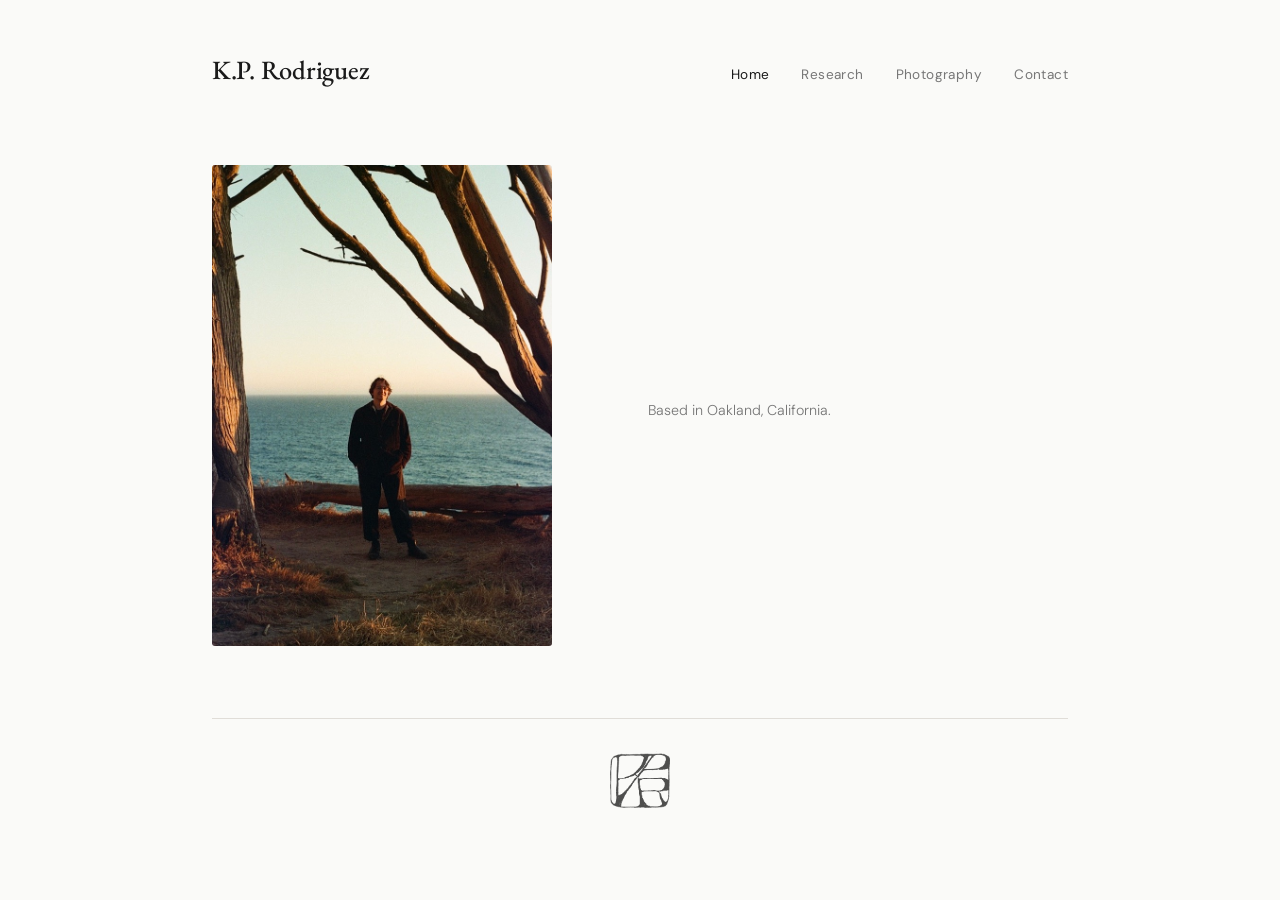
==== index.html @ 40f6d477 "tabs" ====
<!DOCTYPE html>
<html lang="en">
<head>
    <meta charset="UTF-8">
    <meta name="viewport" content="width=device-width, initial-scale=1.0">
    <title>K.P. Rodriguez</title>
    <link rel="preload" href="assets/fonts/eb-garamond-v32-latin-regular.woff2" as="font" type="font/woff2" crossorigin>
    <link rel="preload" href="assets/fonts/eb-garamond-v32-latin-500.woff2" as="font" type="font/woff2" crossorigin>
    <link rel="preload" href="assets/fonts/dm-sans-v17-latin-300.woff2" as="font" type="font/woff2" crossorigin>
    <link rel="preload" href="assets/fonts/dm-sans-v17-latin-regular.woff2" as="font" type="font/woff2" crossorigin>
    <link rel="stylesheet" href="style.css">
</head>
<body>
    <div class="site-wrapper">
        <header class="site-header">
            <div class="site-title">
                <a href="index.html">K.P. Rodriguez</a>
            </div>
            <nav class="site-nav">
                <a href="index.html" class="active">Home</a>
                <!-- <a href="writing.html">Writing</a> -->
                <a href="research.html">Research</a>
                <a href="photography.html">Photography</a>
                <a href="contact.html">Contact</a>
            </nav>
        </header>


        <main class="home-content">
            <div class="hero">
                <div class="hero-image">
                    <img src="assets/portrait.jpeg" alt="K.P. Rodriguez">
                </div>
                <div class="hero-text">
                    <p class="hero-location">Based in Oakland, California.</p>
                </div>
            </div>
        </main>

        <div class="divider"></div>
        <footer class="site-footer">
            <a href="index.html" class="footer-monogram">
                <img src="assets/kpr-monogram.png" alt="K.P. Rodriguez monogram">
            </a>
        </footer>
    </div>
</body>
</html>
---- style.css ----
/* ========================================
   K.P. Rodriguez — Portfolio
   Editorial minimal aesthetic
   ======================================== */

/*@import url('https://fonts.googleapis.com/css2?family=EB+Garamond:ital,wght@0,400;0,500;0,600;1,400;1,500&family=DM+Sans:wght@300;400;500&display=swap');*/
/* EB Garamond */
@font-face {
    font-family: 'EB Garamond';
    font-style: normal;
    font-weight: 400;
    font-display: swap;
    src: url('assets/fonts/eb-garamond-v32-latin-regular.woff2') format('woff2');
}
@font-face {
    font-family: 'EB Garamond';
    font-style: normal;
    font-weight: 500;
    font-display: swap;
    src: url('assets/fonts/eb-garamond-v32-latin-500.woff2') format('woff2');
}
@font-face {
    font-family: 'EB Garamond';
    font-style: normal;
    font-weight: 600;
    font-display: swap;
    src: url('assets/fonts/eb-garamond-v32-latin-600.woff2') format('woff2');
}
@font-face {
    font-family: 'EB Garamond';
    font-style: italic;
    font-weight: 400;
    font-display: swap;
    src: url('assets/fonts/eb-garamond-v32-latin-italic.woff2') format('woff2');
}
@font-face {
    font-family: 'EB Garamond';
    font-style: italic;
    font-weight: 500;
    font-display: swap;
    src: url('assets/fonts/eb-garamond-v32-latin-500italic.woff2') format('woff2');
}

/* DM Sans */
@font-face {
    font-family: 'DM Sans';
    font-style: normal;
    font-weight: 300;
    font-display: swap;
    src: url('assets/fonts/dm-sans-v17-latin-300.woff2') format('woff2');
}
@font-face {
    font-family: 'DM Sans';
    font-style: normal;
    font-weight: 400;
    font-display: swap;
    src: url('assets/fonts/dm-sans-v17-latin-regular.woff2') format('woff2');
}
@font-face {
    font-family: 'DM Sans';
    font-style: normal;
    font-weight: 500;
    font-display: swap;
    src: url('assets/fonts/dm-sans-v17-latin-500.woff2') format('woff2');
}
:root {
    --color-text: #1a1a1a;
    --color-text-secondary: #777;
    --color-text-tertiary: #aaa;
    --color-bg: #fafaf8;
    --color-border: #e0ddd8;
    --color-accent: #1a1a1a;
    --font-serif: 'EB Garamond', Georgia, 'Times New Roman', serif;
    --font-sans: 'DM Sans', -apple-system, BlinkMacSystemFont, sans-serif;
    --max-width: 920px;
    --side-padding: 2rem;
}

/* Reset */
*, *::before, *::after {
    margin: 0;
    padding: 0;
    box-sizing: border-box;
}

html {
    font-size: 16px;
    -webkit-font-smoothing: antialiased;
    -moz-osx-font-smoothing: grayscale;
}

body {
    font-family: var(--font-sans);
    font-weight: 300;
    color: var(--color-text);
    background-color: var(--color-bg);
    line-height: 1.7;
}

a {
    color: inherit;
    text-decoration: none;
}

/* Layout */
.site-wrapper {
    max-width: var(--max-width);
    margin: 0 auto;
    padding: 3rem var(--side-padding) 2rem;
}

/* Header */
.site-header {
    display: flex;
    justify-content: space-between;
    align-items: baseline;
    margin-bottom: 0;
}

.site-title a {
    font-family: var(--font-serif);
    font-size: 1.65rem;
    font-weight: 500;
    letter-spacing: -0.01em;
    color: var(--color-text);
    transition: opacity 0.2s ease;
}

.site-title a:hover {
    opacity: 0.6;
}

.site-nav {
    display: flex;
    gap: 2rem;
}

.site-nav a {
    font-family: var(--font-sans);
    font-size: 0.85rem;
    font-weight: 400;
    color: var(--color-text-secondary);
    letter-spacing: 0.03em;
    transition: color 0.2s ease;
}

.site-nav a:hover,
.site-nav a.active {
    color: var(--color-text);
}

/* Divider */
.divider {
    height: 1px;
    background: var(--color-border);
    margin: 2rem 0;
}

/* Home Hero */
.home-content {
    padding: 4.5rem 0 2rem;
}

.hero {
    display: flex;
    align-items: center;
    gap: 6rem;
}

.hero-image {
    flex-shrink: 0;
}

.hero-image img {
    width: 340px;
    height: auto;
    object-fit: cover;
    border-radius: 3px;
    filter: contrast(1.02) saturate(0.95);
}

.hero-text {
    flex: 1;
}

.hero-location {
    font-size: 0.89rem;
    color: var(--color-text-secondary);
    font-weight: 320;
}

/* Footer */
.site-footer {
    padding-bottom: 1rem;
    display: flex;
    flex-direction: column;
    align-items: center;
    gap: 1rem;
}

.footer-links {
    display: flex;
    gap: 1.5rem;
}

.footer-links a {
    font-size: 0.8rem;
    color: var(--color-text-tertiary);
    letter-spacing: 0.03em;
    transition: color 0.2s ease;
}

.footer-links a:hover {
    color: var(--color-text);
}
.footer-monogram img {
    width: 60px;
    height: auto;
    opacity: 0.7;
    transition: opacity 0.2s ease;
}

.footer-monogram:hover img {
    opacity: 1;
}

/* ========================================
   Writing Page
   ======================================== */
.page-title {
    font-family: var(--font-serif);
    font-size: 1.65rem;
    font-weight: 500;
    margin-bottom: 2.5rem;
    letter-spacing: -0.01em;
}

.writing-list {
    display: flex;
    flex-direction: column;
    gap: 2.5rem;
}

.writing-item {
    padding-bottom: 2.5rem;
    border-bottom: 1px solid var(--color-border);
}

.writing-item:last-child {
    border-bottom: none;
}

.writing-item a {
    display: block;
}

.writing-item-title {
    font-family: var(--font-serif);
    font-size: 1.3rem;
    font-weight: 500;
    margin-bottom: 0.4rem;
    letter-spacing: -0.01em;
    transition: opacity 0.2s ease;
}

.writing-item a:hover .writing-item-title {
    opacity: 0.6;
}

.writing-item-meta {
    font-size: 0.82rem;
    color: var(--color-text-secondary);
    margin-bottom: 0.75rem;
    font-weight: 300;
}

.writing-item-meta .pub {
    font-weight: 400;
}

.writing-item-description {
    font-size: 0.92rem;
    color: var(--color-text-secondary);
    line-height: 1.65;
    max-width: 600px;
}

.tag {
    display: inline-block;
    font-size: 0.7rem;
    font-weight: 400;
    letter-spacing: 0.06em;
    text-transform: uppercase;
    color: var(--color-text-secondary);
    border: 1px solid var(--color-border);
    padding: 0.15rem 0.5rem;
    border-radius: 2px;
    margin-left: 0.5rem;
    vertical-align: middle;
}

.tag.forthcoming {
    color: var(--color-text-tertiary);
    border-color: var(--color-text-tertiary);
}

/* ========================================
   Research Page
   ======================================== */
.research-list {
    display: flex;
    flex-direction: column;
    gap: 2.5rem;
}

.research-item {
    padding-bottom: 2.5rem;
    border-bottom: 1px solid var(--color-border);
}

.research-item:last-child {
    border-bottom: none;
}

.research-item-title {
    font-family: var(--font-serif);
    font-size: 1.2rem;
    font-weight: 500;
    margin-bottom: 0.3rem;
    letter-spacing: -0.01em;
}

.research-item-meta {
    font-size: 0.82rem;
    color: var(--color-text-secondary);
    margin-bottom: 0.6rem;
    font-weight: 300;
}

.research-item-description {
    font-size: 0.92rem;
    color: var(--color-text-secondary);
    line-height: 1.65;
    max-width: 620px;
}

.research-item-link {
    display: inline-block;
    font-size: 0.82rem;
    color: var(--color-text);
    margin-top: 0.6rem;
    font-weight: 400;
    border-bottom: 1px solid var(--color-border);
    transition: border-color 0.2s ease;
}

.research-item-link:hover {
    border-color: var(--color-text);
}

/* ========================================
   Photography Page
   ======================================== */
.photo-intro {
    font-size: 0.92rem;
    color: var(--color-text-secondary);
    margin-bottom: 2.5rem;
    max-width: 500px;
    line-height: 1.65;
}

.photo-grid {
    display: grid;
    grid-template-columns: repeat(3, 1fr);
    gap: 0.6rem;
}

.photo-grid img {
    width: 100%;
    aspect-ratio: 3 / 2;
    object-fit: cover;
    filter: contrast(1.02) saturate(0.9);
    transition: filter 0.3s ease, opacity 0.3s ease;
    cursor: pointer;
}

.photo-grid img:hover {
    opacity: 0.85;
}

/* Lightbox */
.lightbox {
    display: none;
    position: fixed;
    inset: 0;
    background: rgba(0, 0, 0, 0.92);
    z-index: 1000;
    justify-content: center;
    align-items: center;
    cursor: pointer;
}

.lightbox.active {
    display: flex;
}

.lightbox img {
    max-width: 88vw;
    max-height: 88vh;
    object-fit: contain;
}

/* ========================================
   Contact Page
   ======================================== */
.contact-content {
    padding: 2rem 0;
}

.contact-text {
    font-size: 0.95rem;
    color: var(--color-text-secondary);
    line-height: 1.75;
    max-width: 480px;
}

.contact-text a {
    color: var(--color-text);
    border-bottom: 1px solid var(--color-border);
    transition: border-color 0.2s ease;
}

.contact-text a:hover {
    border-color: var(--color-text);
}

.contact-links {
    margin-top: 2rem;
    display: flex;
    flex-direction: column;
    gap: 0.6rem;
}

.contact-links a {
    font-size: 0.88rem;
    color: var(--color-text-secondary);
    transition: color 0.2s ease;
}

.contact-links a:hover {
    color: var(--color-text);
}

/* ========================================
   Responsive
   ======================================== */
@media (max-width: 720px) {
    .site-wrapper {
        padding: 2rem 1.25rem 1.5rem;
    }

    .site-header {
        flex-direction: column;
        gap: 1.25rem;
    }

    .site-nav {
        gap: 1.5rem;
    }

    .hero {
        flex-direction: column;
        gap: 2rem;
        text-align: center;
    }

    .hero-image img {
        width: 240px;
    }

    .photo-grid {
        grid-template-columns: repeat(2, 1fr);
    }

    .writing-item-description,
    .research-item-description {
        max-width: 100%;
    }
}

@media (max-width: 480px) {
    .site-nav {
        gap: 1.2rem;
        flex-wrap: wrap;
    }

    .hero-image img {
        width: 200px;
    }

    .photo-grid {
        grid-template-columns: 1fr 1fr;
        gap: 0.4rem;
    }
}
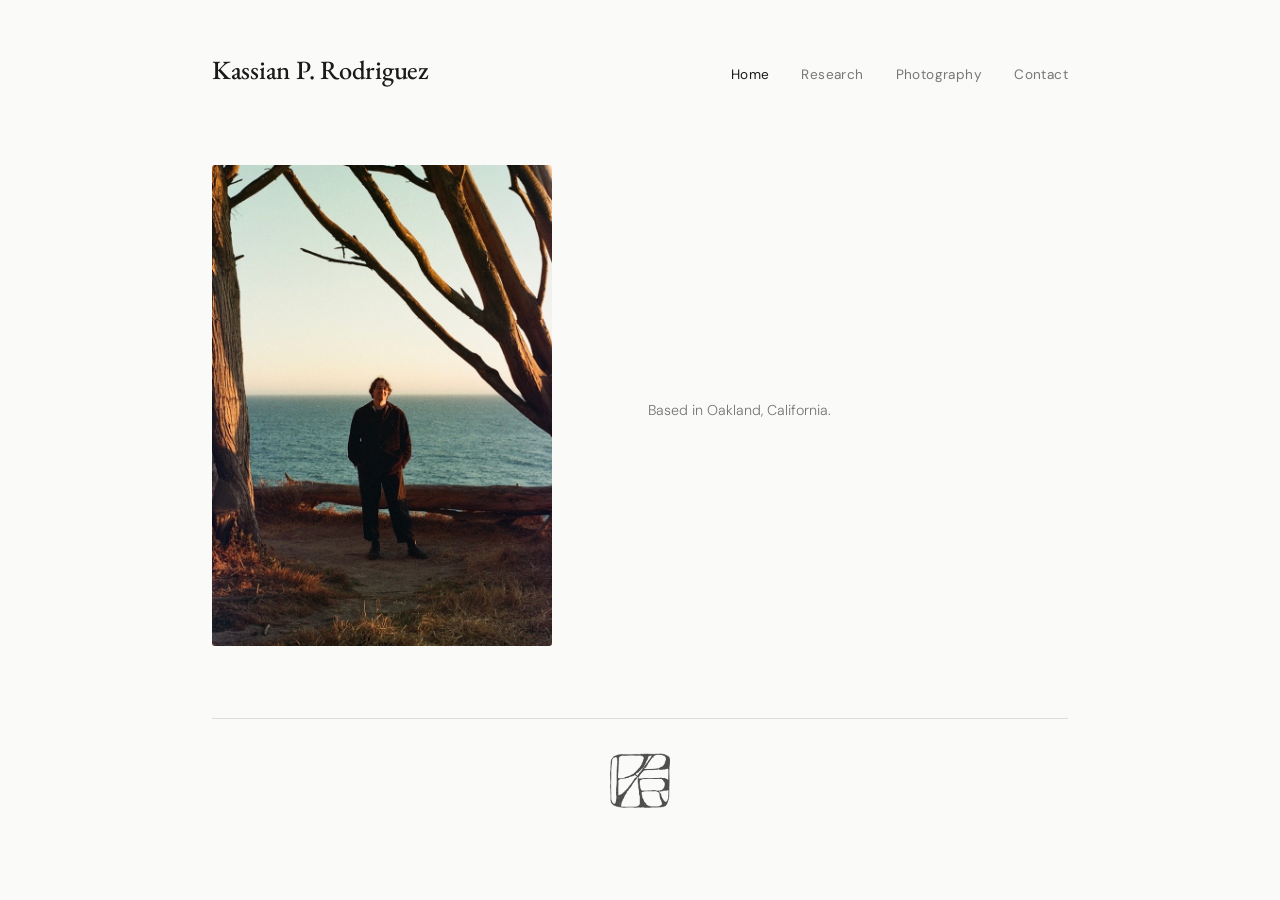
==== commit 74528249: "kassian" ====
--- a/index.html
+++ b/index.html
@@ -3,18 +3,24 @@
 <head>
     <meta charset="UTF-8">
     <meta name="viewport" content="width=device-width, initial-scale=1.0">
-    <title>K.P. Rodriguez</title>
+    <title>Kassian P. Rodriguez</title>
     <link rel="preload" href="assets/fonts/eb-garamond-v32-latin-regular.woff2" as="font" type="font/woff2" crossorigin>
     <link rel="preload" href="assets/fonts/eb-garamond-v32-latin-500.woff2" as="font" type="font/woff2" crossorigin>
     <link rel="preload" href="assets/fonts/dm-sans-v17-latin-300.woff2" as="font" type="font/woff2" crossorigin>
     <link rel="preload" href="assets/fonts/dm-sans-v17-latin-regular.woff2" as="font" type="font/woff2" crossorigin>
     <link rel="stylesheet" href="style.css">
+    <link rel="apple-touch-icon" sizes="180x180" href="/apple-touch-icon.png">
+    <link rel="icon" type="image/png" sizes="32x32" href="/favicon-32x32.png">
+    <link rel="icon" type="image/png" sizes="16x16" href="/favicon-16x16.png">
+    <link rel="manifest" href="/site.webmanifest">
+    <script data-goatcounter="https://kprodriguez.goatcounter.com/count"
+        async src="//gc.zgo.at/count.js"></script>
 </head>
 <body>
     <div class="site-wrapper">
         <header class="site-header">
             <div class="site-title">
-                <a href="index.html">K.P. Rodriguez</a>
+                <a href="index.html">Kassian P. Rodriguez</a>
             </div>
             <nav class="site-nav">
                 <a href="index.html" class="active">Home</a>
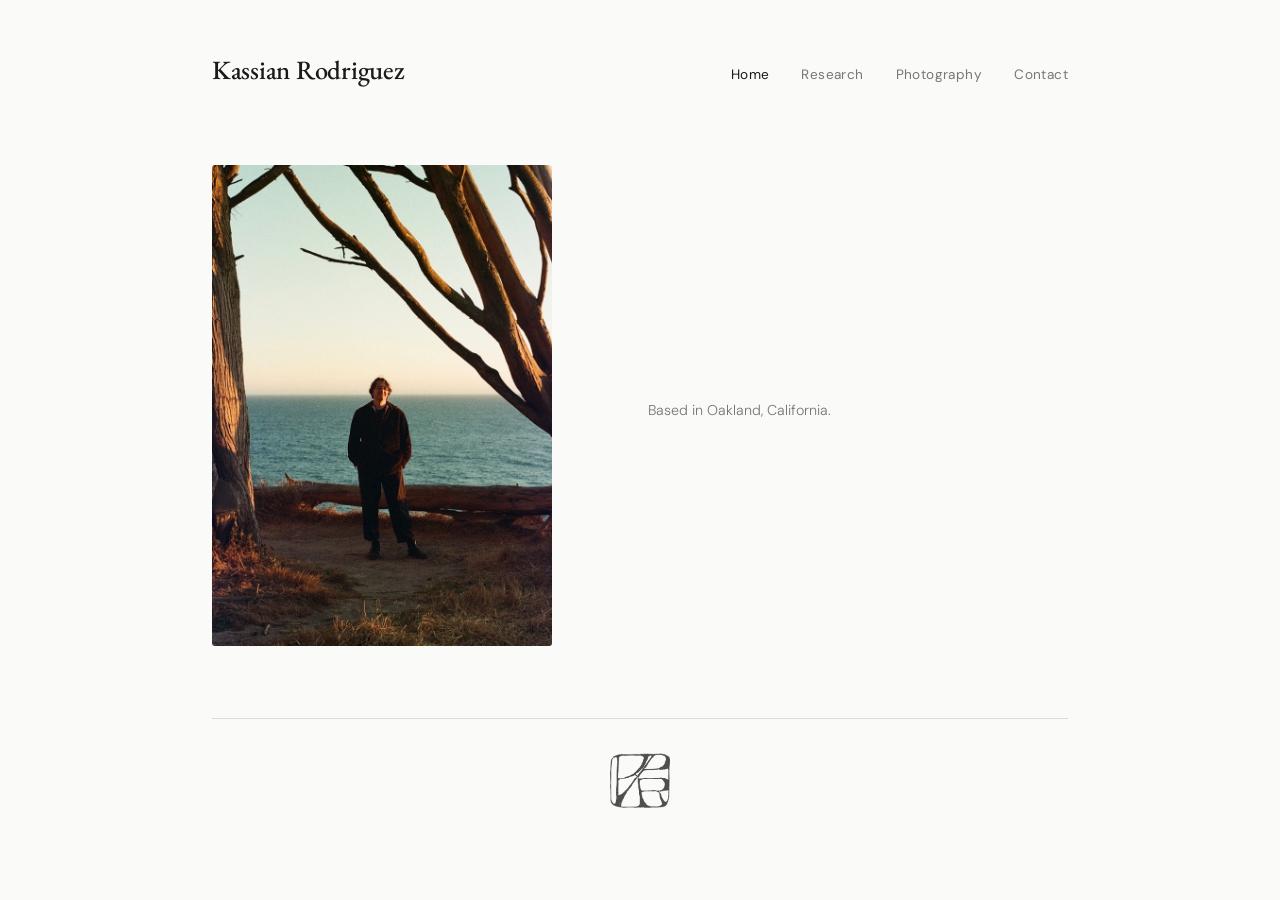
==== commit 0b6cfd2a: "no initial" ====
--- a/index.html
+++ b/index.html
@@ -3,7 +3,7 @@
 <head>
     <meta charset="UTF-8">
     <meta name="viewport" content="width=device-width, initial-scale=1.0">
-    <title>Kassian P. Rodriguez</title>
+    <title>Kassian Rodriguez</title>
     <link rel="preload" href="assets/fonts/eb-garamond-v32-latin-regular.woff2" as="font" type="font/woff2" crossorigin>
     <link rel="preload" href="assets/fonts/eb-garamond-v32-latin-500.woff2" as="font" type="font/woff2" crossorigin>
     <link rel="preload" href="assets/fonts/dm-sans-v17-latin-300.woff2" as="font" type="font/woff2" crossorigin>
@@ -20,7 +20,7 @@
     <div class="site-wrapper">
         <header class="site-header">
             <div class="site-title">
-                <a href="index.html">Kassian P. Rodriguez</a>
+                <a href="index.html">Kassian Rodriguez</a>
             </div>
             <nav class="site-nav">
                 <a href="index.html" class="active">Home</a>
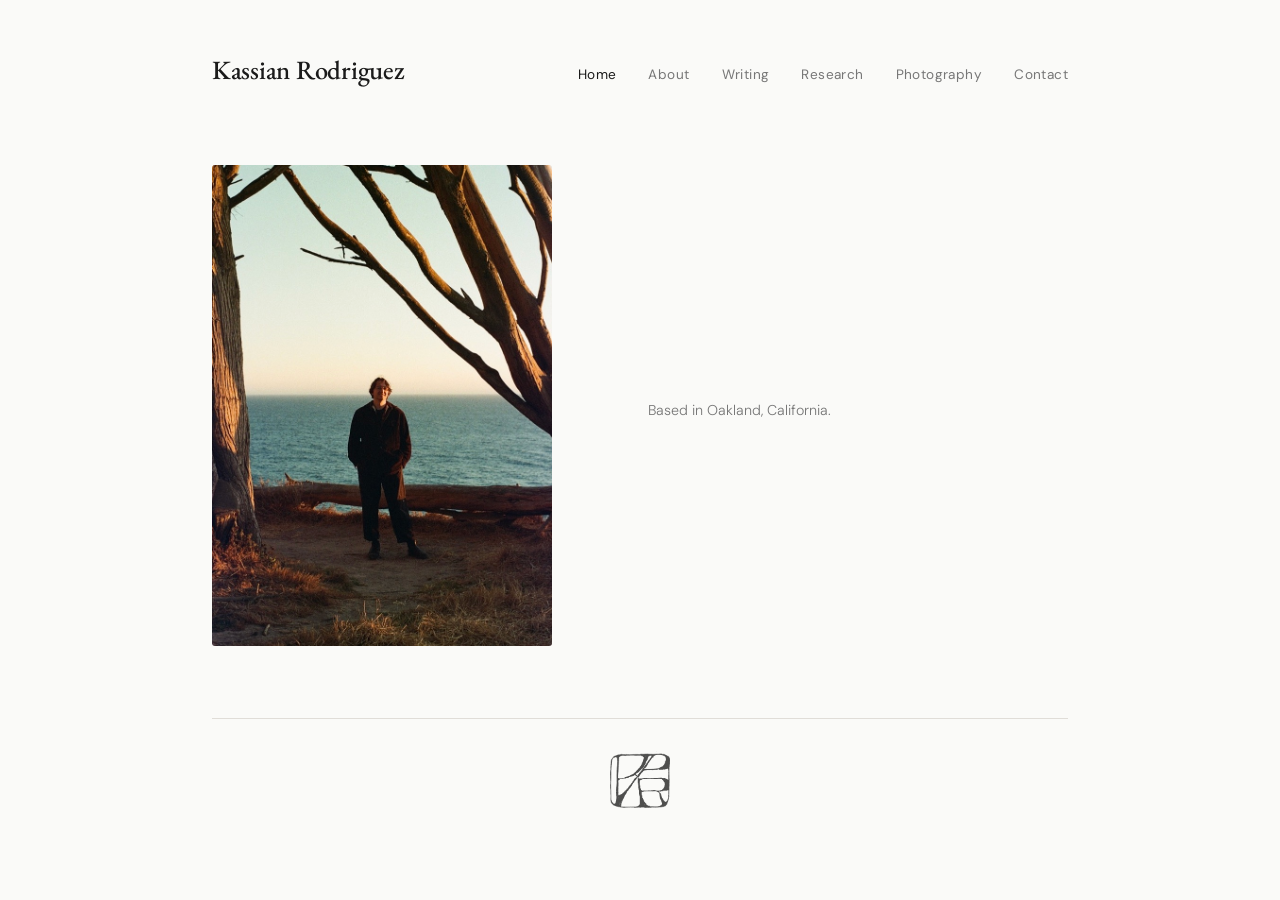
==== commit 9b63a128: "dolphin" ====
--- a/index.html
+++ b/index.html
@@ -13,8 +13,8 @@
     <link rel="icon" type="image/png" sizes="32x32" href="/favicon-32x32.png">
     <link rel="icon" type="image/png" sizes="16x16" href="/favicon-16x16.png">
     <link rel="manifest" href="/site.webmanifest">
-    <script data-goatcounter="https://kprodriguez.goatcounter.com/count"
-        async src="//gc.zgo.at/count.js"></script>
+    <script data-goatcounter="https://kassianrodriguez.goatcounter.com/count"
+        async src="//gc.zgo.at/count.js"></script>  
 </head>
 <body>
     <div class="site-wrapper">
@@ -24,7 +24,8 @@
             </div>
             <nav class="site-nav">
                 <a href="index.html" class="active">Home</a>
-                <!-- <a href="writing.html">Writing</a> -->
+                <a href="about.html">About</a>
+                <a href="writing.html">Writing</a>
                 <a href="research.html">Research</a>
                 <a href="photography.html">Photography</a>
                 <a href="contact.html">Contact</a>
--- a/style.css
+++ b/style.css
@@ -502,4 +502,34 @@
         grid-template-columns: 1fr 1fr;
         gap: 0.4rem;
     }
+}
+
+/* ========================================
+   About Page
+   ======================================== */
+.about-content {
+    padding: 2rem 0;
+}
+
+.about-text {
+    display: flex;
+    flex-direction: column;
+    gap: 1.25rem;
+    max-width: 560px;
+}
+
+.about-text p {
+    font-size: 0.95rem;
+    color: var(--color-text-secondary);
+    line-height: 1.75;
+}
+
+.about-text a {
+    color: var(--color-text);
+    border-bottom: 1px solid var(--color-border);
+    transition: border-color 0.2s ease;
+}
+
+.about-text a:hover {
+    border-color: var(--color-text);
 }
